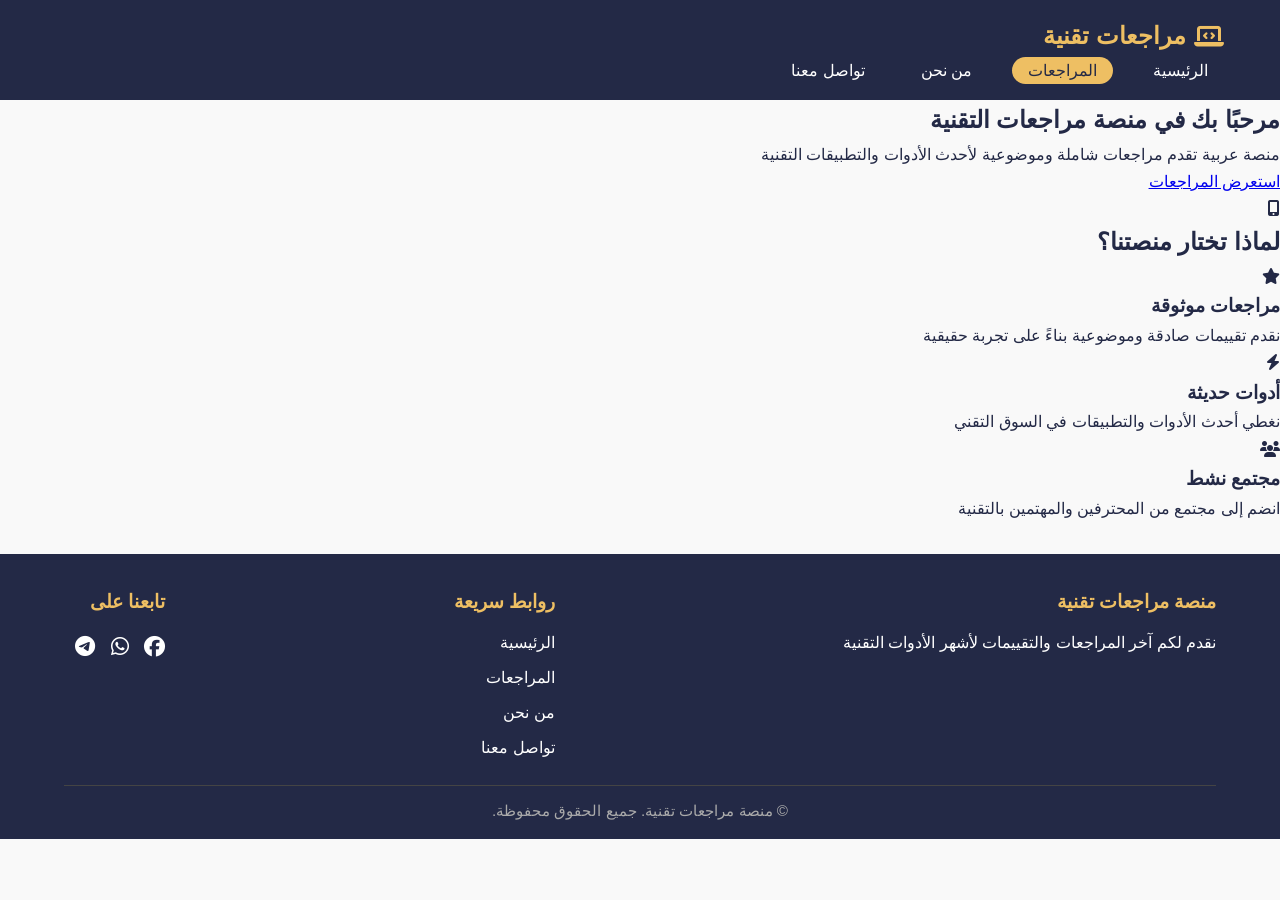
==== index.html @ e12e2f97 "Add files via upload" ====
<!DOCTYPE html>
<html lang="ar" dir="rtl">
<head>
    <meta charset="UTF-8">
    <meta name="viewport" content="width=device-width, initial-scale=1.0">
    <title>منصة مراجعات تقنية - الرئيسية</title>
     <link rel="stylesheet" href="CSS/common_Style.css">
     <link rel="stylesheet" href="CSS/Index_Style.css">
    <link rel="stylesheet" href="https://cdnjs.cloudflare.com/ajax/libs/font-awesome/6.4.0/css/all.min.css">
</head>
<body>
    <header>
        <nav class="navbar">
            <div class="nav-container">
                <div class="nav-logo">
                    <i class="fas fa-laptop-code"></i>
                    <span>مراجعات تقنية</span>
                </div>
                <ul class="nav-menu">
                    <li class="nav-item"><a href="index.html" class="nav-link">الرئيسية</a></li>
                    <li class="nav-item"><a href="HTML/reviews.html" class="nav-link active">المراجعات</a></li>
                    <li class="nav-item"><a href="HTML/about.html" class="nav-link">من نحن</a></li>
                    <li class="nav-item"><a href="HTML/contact.html" class="nav-link">تواصل معنا</a></li>
                </ul>
            </div>
        </nav>
    </header>

    <main>
        <section class="hero">
            <div class="hero-content">
                <h1>مرحبًا بك في منصة مراجعات التقنية</h1>
                <p>منصة عربية تقدم مراجعات شاملة وموضوعية لأحدث الأدوات والتطبيقات التقنية</p>
                <a href="reviews.html" class="btn">استعرض المراجعات</a>
            </div>
            <div class="hero-image">
                <i class="fas fa-mobile-alt"></i>
            </div>
        </section>



        <section class="features">
            <h2>لماذا تختار منصتنا؟</h2>
            <div class="features-container">
                <div class="feature-card">
                    <i class="fas fa-star"></i>
                    <h3>مراجعات موثوقة</h3>
                    <p>نقدم تقييمات صادقة وموضوعية بناءً على تجربة حقيقية</p>
                </div>
                <div class="feature-card">
                    <i class="fas fa-bolt"></i>
                    <h3>أدوات حديثة</h3>
                    <p>نغطي أحدث الأدوات والتطبيقات في السوق التقني</p>
                </div>
                <div class="feature-card">
                    <i class="fas fa-users"></i>
                    <h3>مجتمع نشط</h3>
                    <p>انضم إلى مجتمع من المحترفين والمهتمين بالتقنية</p>
                </div>
            </div>
        </section>
    </main>

    <footer>
        <div class="footer-container">
            <div class="footer-content">
                <div class="footer-section">
                    <h3>منصة مراجعات تقنية</h3>
                    <p>نقدم لكم آخر المراجعات والتقييمات لأشهر الأدوات التقنية</p>
                </div>
                <div class="footer-section">
                    <h3>روابط سريعة</h3>
                    <ul>
                        <li><a href="index.html">الرئيسية</a></li>
                        <li><a href="HTML/reviews.html">المراجعات</a></li>
                        <li><a href="HTML/about.html">من نحن</a></li>
                        <li><a href="HTML/contact.html">تواصل معنا</a></li>
                    </ul>
                </div>
                <div class="footer-section">
                    <h3>تابعنا على</h3>
                    <div class="social-icons">
                        <a href="https://www.facebook.com/Mohammed.alquiadi" target="_blank"><i class="fab fa-facebook"></i></a>
                        <a href="https://wa.me/967781641006" target="_blank"><i class="fab fa-whatsapp"></i></a>
                        <a href="https://t.me/Mohammed_alquiadi" target="_blank"><i class="fab fa-telegram"></i></a>
                    </div>
                </div>
            </div>
            <div class="footer-bottom">
                <p>&copy; <span id="current-year"></span> منصة مراجعات تقنية. جميع الحقوق محفوظة.</p>
            </div>
        </div>
    </footer>
</body>
</html>
---- CSS/common_Style.css ----
/* ملف مشترك لتصميم الرأس والفوتر لجميع الصفحات */

* {
    margin: 0;
    padding: 0;
    box-sizing: border-box;
    font-family: "Tahoma", Arial, sans-serif;
}

body {
    background-color: #f9f9f9;
    color: #232946;
    line-height: 1.7;
    direction: rtl;
}

/* ---------------- Header & Navbar ---------------- */
header {
    background: #232946;
    color: #fff;
    position: sticky;
    top: 0;
    z-index: 1000;
}

.navbar {
    max-width: 1200px;
    margin: auto;
    padding: 1rem;
    display: flex;
    align-items: center;
    justify-content: space-between;
}

.nav-logo {
    font-size: 1.5rem;
    font-weight: bold;
    display: flex;
    align-items: center;
    gap: 0.5rem;
    color: #eebf63;
}

.nav-menu {
    list-style: none;
    display: flex;
    gap: 1.5rem;
}

.nav-link {
    color: #fff;
    text-decoration: none;
    transition: 0.3s;
    border-radius: 20px;
    padding: 0.3rem 1rem;
}

.nav-link:hover,
.nav-link.active {
    background: #eebf63;
    color: #232946;
}

.hamburger {
    display: none;
}

/* ---------------- Footer ---------------- */
footer {
    background: #232946;
    color: #fff;
    padding: 2rem 0 1rem 0;
    margin-top: 2rem;
}

.footer-container {
    width: 90%;
    max-width: 1200px;
    margin: auto;
}

.footer-content {
    display: flex;
    flex-wrap: wrap;
    gap: 2rem;
    justify-content: space-between;
    margin-bottom: 1rem;
}

.footer-section h3 {
    color: #eebf63;
    margin-bottom: 0.7rem;
}

.footer-section ul {
    list-style: none;
    padding: 0;
    margin: 0;
}

.footer-section ul li {
    margin-bottom: 0.5rem;
}

.footer-section ul li a {
    color: #fff;
    text-decoration: none;
    transition: color 0.2s;
}

.footer-section ul li a:hover {
    color: #eebf63;
}

.social-icons a {
    color: #fff;
    font-size: 1.3rem;
    margin-left: 0.7rem;
    transition: color 0.2s;
}

.social-icons a:hover {
    color: #eebf63;
}

.footer-bottom {
    text-align: center;
    color: #aaa;
    font-size: 0.95rem;
    border-top: 1px solid #444;
    padding-top: 0.7rem;
}

/* Responsive */
@media (max-width: 900px) {
    .footer-content {
        flex-direction: column;
        gap: 1.5rem;
    }
    .navbar {
        flex-direction: column;
        gap: 1rem;
    }
}
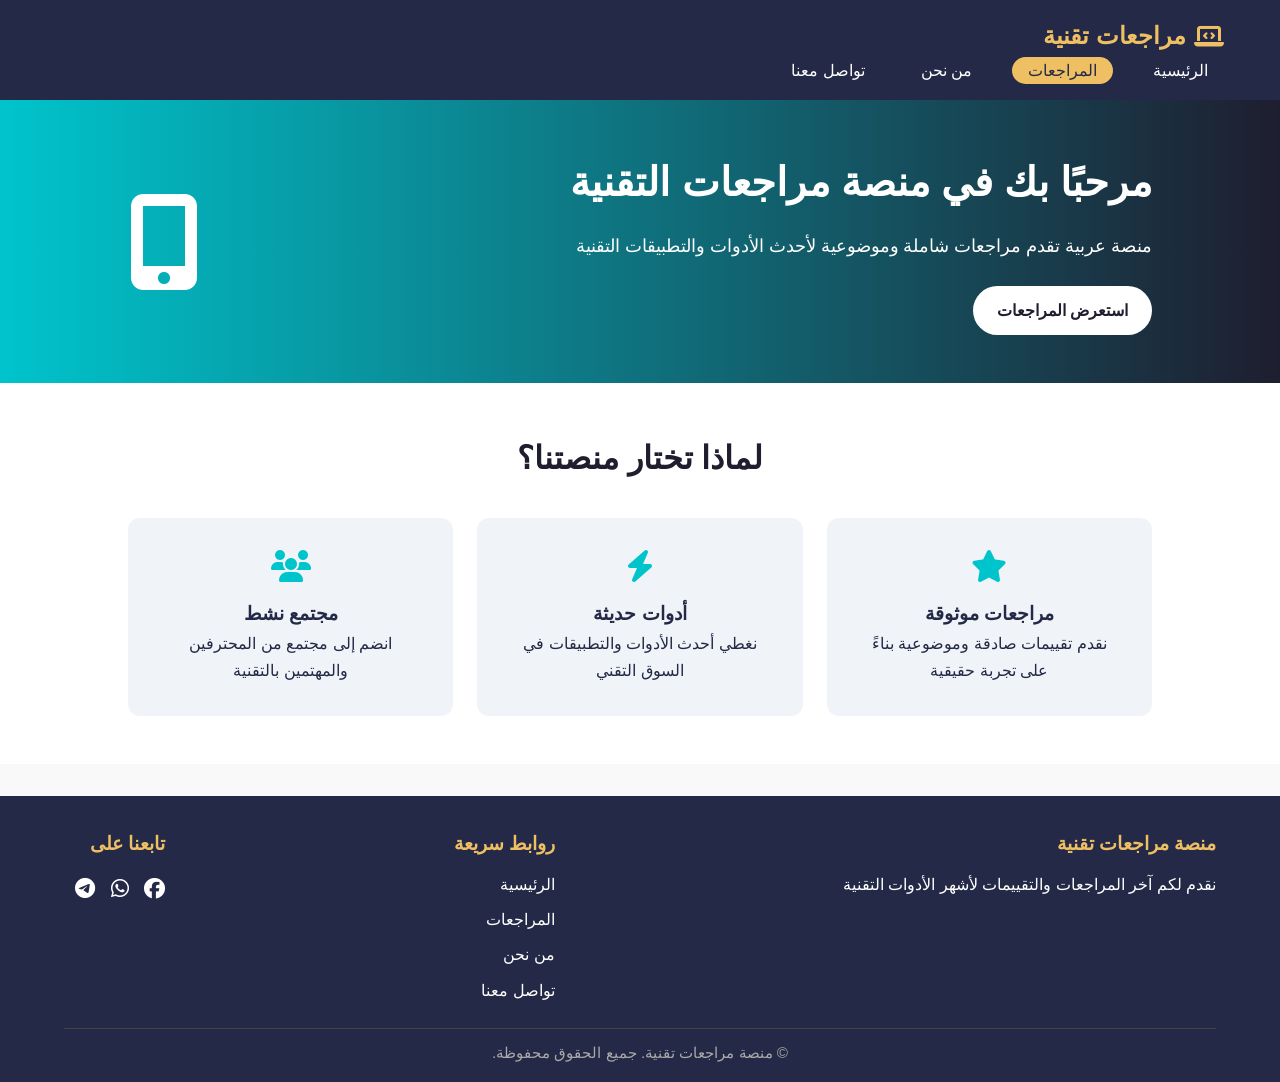
==== commit 102df2da: "Update index.html" ====
--- a/index.html
+++ b/index.html
@@ -5,7 +5,7 @@
     <meta name="viewport" content="width=device-width, initial-scale=1.0">
     <title>منصة مراجعات تقنية - الرئيسية</title>
      <link rel="stylesheet" href="CSS/common_Style.css">
-     <link rel="stylesheet" href="CSS/Index_Style.css">
+     <link rel="stylesheet" href="CSS/index_Style.css">
     <link rel="stylesheet" href="https://cdnjs.cloudflare.com/ajax/libs/font-awesome/6.4.0/css/all.min.css">
 </head>
 <body>
@@ -93,4 +93,5 @@
         </div>
     </footer>
 </body>
-</html>+
+</html>
--- a/CSS/index_Style.css
+++ b/CSS/index_Style.css
@@ -0,0 +1,105 @@
+/* تنسيقات الصفحة الرئيسية فقط (بدون الرأس والفوتر) */
+
+.hero {
+    display: flex;
+    align-items: center;
+    justify-content: space-between;
+    padding: 3rem 10%;
+    background: linear-gradient(to right, #00c4cc, #1e1e2f);
+    color: #fff;
+    flex-wrap: wrap;
+}
+
+.hero-content {
+    max-width: 600px;
+}
+
+.hero-content h1 {
+    font-size: 2.5rem;
+    margin-bottom: 1rem;
+}
+
+.hero-content p {
+    margin-bottom: 1.5rem;
+    font-size: 1.1rem;
+}
+
+.btn {
+    display: inline-block;
+    padding: 0.7rem 1.5rem;
+    background: #fff;
+    color: #1e1e2f;
+    font-weight: bold;
+    border-radius: 25px;
+    text-decoration: none;
+    transition: 0.3s;
+}
+
+.btn:hover {
+    background: #00c4cc;
+    color: #fff;
+}
+
+.hero-image {
+    font-size: 6rem;
+    color: #fff;
+    display: flex;
+    align-items: center;
+    justify-content: center;
+}
+
+/* ---------------- Features Section ---------------- */
+.features {
+    text-align: center;
+    padding: 3rem 10%;
+    background: #fff;
+}
+
+.features h2 {
+    font-size: 2rem;
+    margin-bottom: 2rem;
+    color: #1e1e2f;
+}
+
+.features-container {
+    display: grid;
+    grid-template-columns: repeat(auto-fit, minmax(250px, 1fr));
+    gap: 1.5rem;
+}
+
+.feature-card {
+    background: #f0f4f8;
+    padding: 2rem;
+    border-radius: 12px;
+    transition: 0.3s;
+}
+
+.feature-card:hover {
+    transform: translateY(-5px);
+    background: #e6f7f8;
+}
+
+.feature-card i {
+    font-size: 2rem;
+    margin-bottom: 1rem;
+    color: #00c4cc;
+}
+
+/* ---------------- Responsive ---------------- */
+@media (max-width: 768px) {
+    .hero {
+        flex-direction: column;
+        text-align: center;
+    }
+
+    .hero-image {
+        margin-top: 2rem;
+    }
+
+    .features {
+        padding: 2rem 2%;
+    }
+    .features-container {
+        grid-template-columns: 1fr;
+    }
+}
